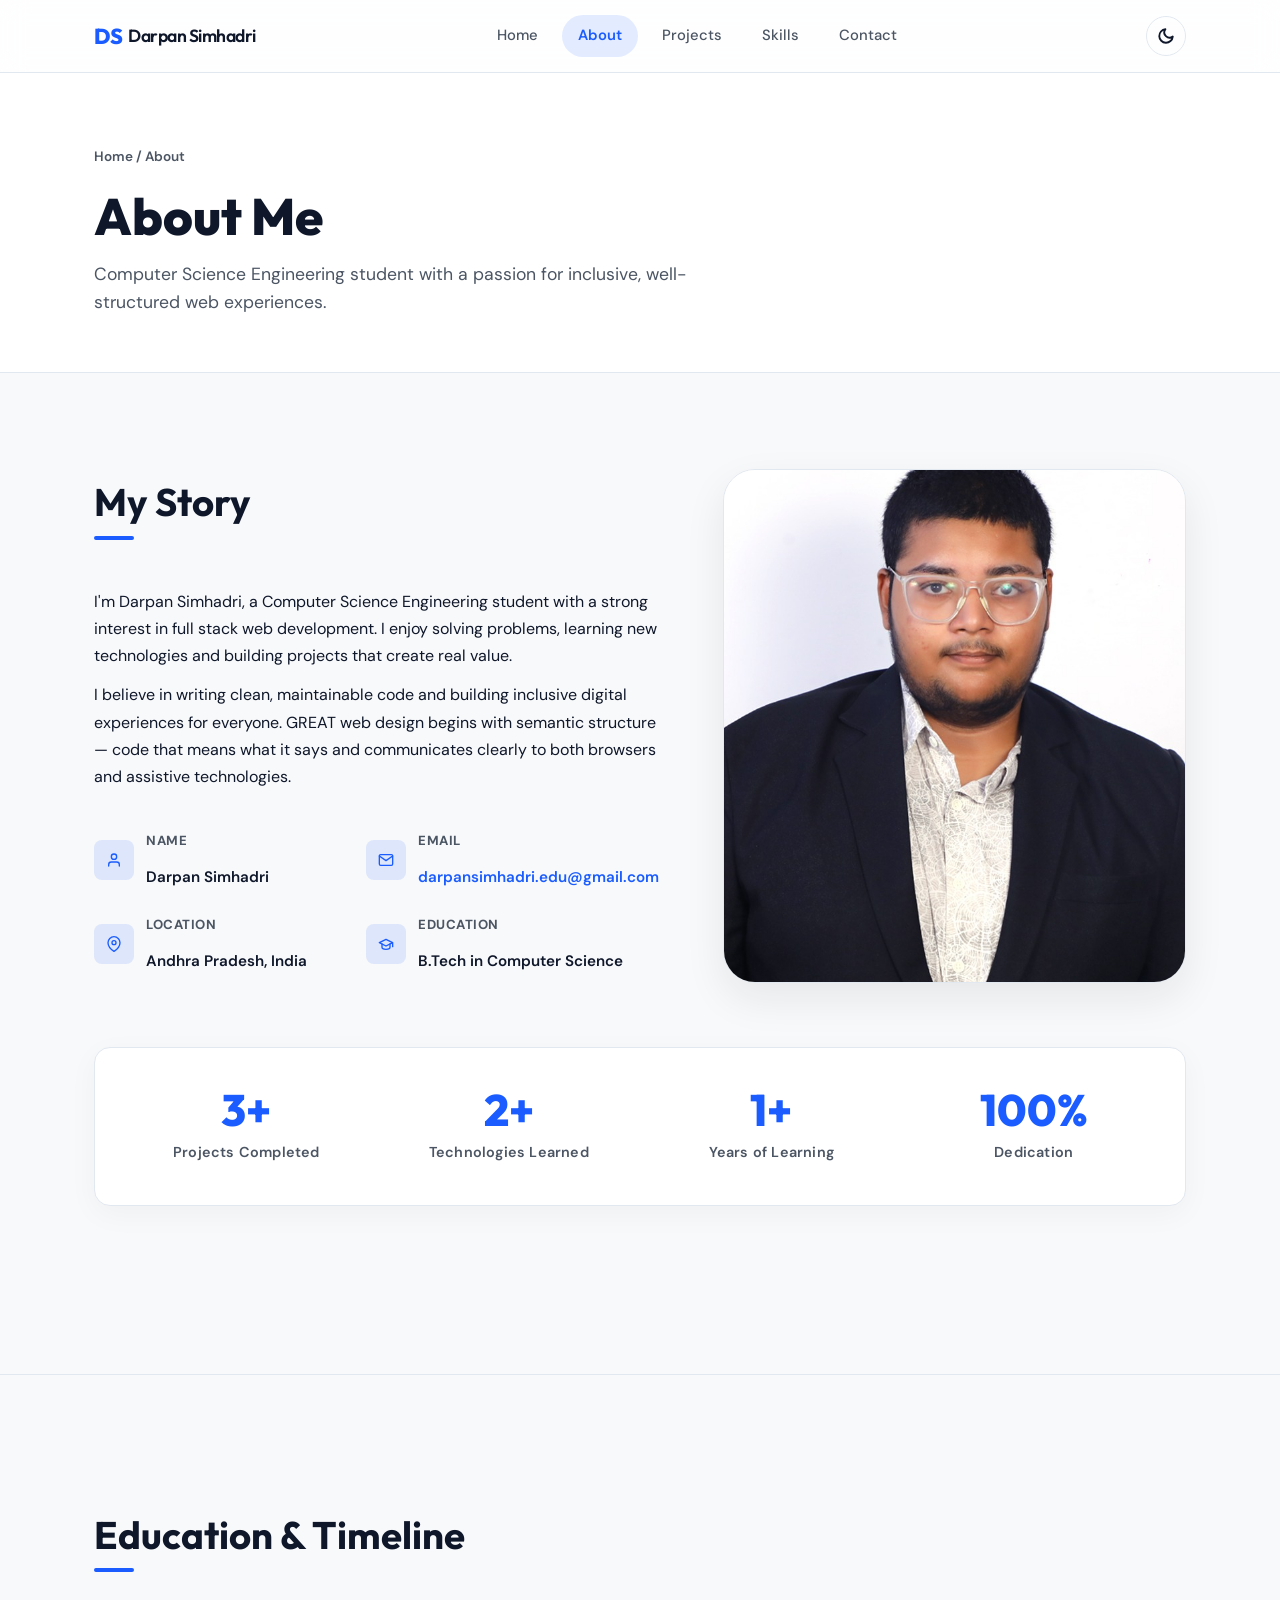
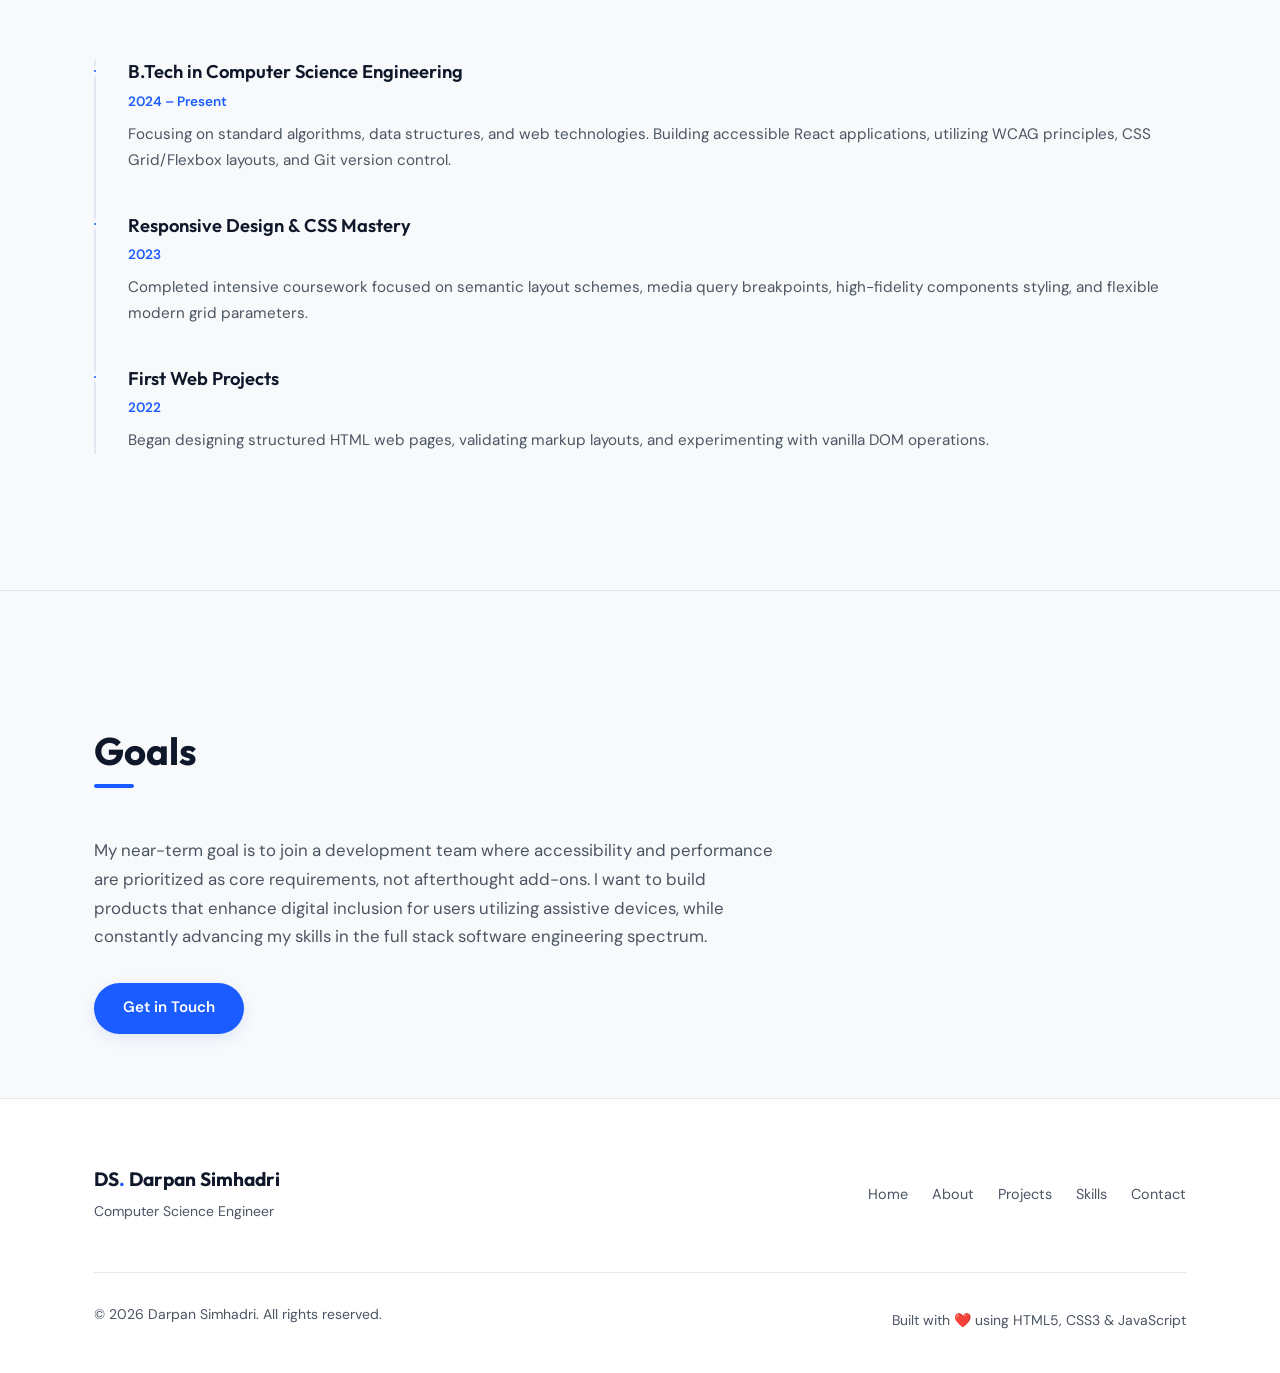
==== about.html @ e05f628b "Move files to root for GitHub Pages deployment" ====
<!doctype html>
<html lang="en">
<head>
  <meta charset="utf-8">
  <meta name="viewport" content="width=device-width, initial-scale=1">
  <title>About │ Darpan Simhadri Portfolio</title>
  <meta name="description" content="Learn about Darpan Simhadri — a Computer Science Engineering student passionate about accessible web design, semantic HTML5 and modern JavaScript.">
  <meta name="robots" content="index, follow">
  <meta property="og:title" content="About │ Darpan Simhadri Portfolio">
  <meta property="og:description" content="Background, education and goals of Darpan Simhadri.">
  <meta property="og:type" content="website">
  
  <script>
    (function () {
      const savedTheme = localStorage.getItem('theme');
      const systemPrefersDark = window.matchMedia('(prefers-color-scheme: dark)').matches;
      const theme = savedTheme || (systemPrefersDark ? 'dark' : 'light');
      document.documentElement.setAttribute('data-theme', theme);
    })();
  </script>

  <link rel="preconnect" href="https://fonts.googleapis.com">
  <link rel="preconnect" href="https://fonts.gstatic.com" crossorigin>
  <link href="https://fonts.googleapis.com/css2?family=DM+Sans:ital,opsz,wght@0,400;0,500;0,700;1,400&family=Outfit:wght@400;500;600;700;800&display=swap" rel="stylesheet">
  <link rel="stylesheet" href="assets/css/styles.css">
  <link rel="stylesheet" href="assets/css/responsive.css">
</head>
<body>

  <!-- Skip to main content -->
  <a class="skip-link" href="#main-content">Skip to main content</a>

  <!-- ── HEADER ─────────────────────────────────────────────── -->
  <header class="site-header">
    <div class="container">
      <a class="brand" href="index.html" aria-label="Darpan Simhadri – Home">DS<span>Darpan Simhadri</span></a>

      <button id="nav-toggle" class="nav-toggle" aria-controls="primary-nav" aria-expanded="false" aria-label="Open navigation">
        <svg width="22" height="22" viewBox="0 0 22 22" fill="none" aria-hidden="true" focusable="false">
          <rect y="4"  width="22" height="2" rx="1" fill="currentColor"/>
          <rect y="10" width="22" height="2" rx="1" fill="currentColor"/>
          <rect y="16" width="22" height="2" rx="1" fill="currentColor"/>
        </svg>
      </button>

      <nav id="primary-nav" class="primary-nav" aria-label="Primary">
        <a href="index.html">Home</a>
        <a href="about.html" aria-current="page">About</a>
        <a href="projects.html">Projects</a>
        <a href="skills.html">Skills</a>
        <a href="contact.html">Contact</a>
      </nav>

      <button id="theme-toggle" class="theme-toggle" aria-label="Toggle dark mode">
        <svg width="18" height="18" viewBox="0 0 24 24" fill="none" stroke="currentColor" stroke-width="2.5" stroke-linecap="round" stroke-linejoin="round" aria-hidden="true" focusable="false">
          <path d="M21 12.79A9 9 0 1 1 11.21 3 7 7 0 0 0 21 12.79z"></path>
        </svg>
      </button>
    </div>
  </header>

  <!-- ── MAIN ───────────────────────────────────────────────── -->
  <main id="main-content" tabindex="-1">

    <!-- Page Hero -->
    <div class="page-hero">
      <div class="container">
        <nav aria-label="Breadcrumb" class="breadcrumb">
          <a href="index.html">Home</a> / About
        </nav>
        <h1>About Me</h1>
        <p>Computer Science Engineering student with a passion for inclusive, well-structured web experiences.</p>
      </div>
    </div>

    <!-- Biography & Details -->
    <section class="section" aria-labelledby="bio-heading">
      <div class="container">
        <div class="about-grid">

          <div>
            <h2 id="bio-heading" class="section-title">My Story</h2>
            <p>I'm Darpan Simhadri, a Computer Science Engineering student with a strong interest in full stack web development. I enjoy solving problems, learning new technologies and building projects that create real value.</p>
            <p>I believe in writing clean, maintainable code and building inclusive digital experiences for everyone. GREAT web design begins with semantic structure — code that means what it says and communicates clearly to both browsers and assistive technologies.</p>
            
            <div class="bio-details-list">
              <div class="bio-detail-item">
                <div class="bio-detail-icon" aria-hidden="true">
                  <svg width="16" height="16" viewBox="0 0 24 24" fill="none" stroke="currentColor" stroke-width="2" stroke-linecap="round" stroke-linejoin="round"><path d="M20 21v-2a4 4 0 0 0-4-4H8a4 4 0 0 0-4 4v2"/><circle cx="12" cy="7" r="4"/></svg>
                </div>
                <div class="bio-detail-text">
                  <p class="bio-detail-label">Name</p>
                  <p class="bio-detail-val">Darpan Simhadri</p>
                </div>
              </div>

              <div class="bio-detail-item">
                <div class="bio-detail-icon" aria-hidden="true">
                  <svg width="16" height="16" viewBox="0 0 24 24" fill="none" stroke="currentColor" stroke-width="2" stroke-linecap="round" stroke-linejoin="round"><path d="M4 4h16c1.1 0 2 .9 2 2v12c0 1.1-.9 2-2 2H4c-1.1 0-2-.9-2-2V6c0-1.1.9-2 2-2z"/><polyline points="22,6 12,13 2,6"/></svg>
                </div>
                <div class="bio-detail-text">
                  <p class="bio-detail-label">Email</p>
                  <p class="bio-detail-val"><a href="mailto:darpansimhadri.edu@gmail.com">darpansimhadri.edu@gmail.com</a></p>
                </div>
              </div>

              <div class="bio-detail-item">
                <div class="bio-detail-icon" aria-hidden="true">
                  <svg width="16" height="16" viewBox="0 0 24 24" fill="none" stroke="currentColor" stroke-width="2" stroke-linecap="round" stroke-linejoin="round"><path d="M21 10c0 7-9 13-9 13s-9-6-9-13a9 9 0 0 1 18 0z"/><circle cx="12" cy="10" r="3"/></svg>
                </div>
                <div class="bio-detail-text">
                  <p class="bio-detail-label">Location</p>
                  <p class="bio-detail-val">Andhra Pradesh, India</p>
                </div>
              </div>

              <div class="bio-detail-item">
                <div class="bio-detail-icon" aria-hidden="true">
                  <svg width="16" height="16" viewBox="0 0 24 24" fill="none" stroke="currentColor" stroke-width="2" stroke-linecap="round" stroke-linejoin="round"><path d="M22 10v6M2 10l10-5 10 5-10 5z"/><path d="M6 12v5c0 2 2 3 6 3s6-1 6-3v-5"/></svg>
                </div>
                <div class="bio-detail-text">
                  <p class="bio-detail-label">Education</p>
                  <p class="bio-detail-val">B.Tech in Computer Science</p>
                </div>
              </div>
            </div>
          </div>

          <div class="about-avatar-wrapper">
            <img src="assets/images/darpan_profile.png" alt="Portrait photo of Darpan Simhadri with warm expression">
          </div>

        </div>

        <!-- Horizontal Stats Banner -->
        <div class="stats-banner">
          <div class="stat-item">
            <span class="stat-number">3+</span>
            <span class="stat-label">Projects Completed</span>
          </div>
          <div class="stat-item">
            <span class="stat-number">2+</span>
            <span class="stat-label">Technologies Learned</span>
          </div>
          <div class="stat-item">
            <span class="stat-number">1+</span>
            <span class="stat-label">Years of Learning</span>
          </div>
          <div class="stat-item">
            <span class="stat-number">100%</span>
            <span class="stat-label">Dedication</span>
          </div>
        </div>

      </div>
    </section>

    <hr class="divider" aria-hidden="true">

    <!-- Education & Timeline -->
    <section class="section-sm" aria-labelledby="education-heading">
      <div class="container">
        <h2 id="education-heading" class="section-title">Education &amp; Timeline</h2>
        <div class="timeline" role="list">

          <div class="timeline-item" role="listitem">
            <h3>B.Tech in Computer Science Engineering</h3>
            <span>2024 – Present</span>
            <p>Focusing on standard algorithms, data structures, and web technologies. Building accessible React applications, utilizing WCAG principles, CSS Grid/Flexbox layouts, and Git version control.</p>
          </div>

          <div class="timeline-item" role="listitem">
            <h3>Responsive Design &amp; CSS Mastery</h3>
            <span>2023</span>
            <p>Completed intensive coursework focused on semantic layout schemes, media query breakpoints, high-fidelity components styling, and flexible modern grid parameters.</p>
          </div>

          <div class="timeline-item" role="listitem">
            <h3>First Web Projects</h3>
            <span>2022</span>
            <p>Began designing structured HTML web pages, validating markup layouts, and experimenting with vanilla DOM operations.</p>
          </div>

        </div>
      </div>
    </section>

    <hr class="divider" aria-hidden="true">

    <!-- Goals -->
    <section class="section-sm" aria-labelledby="goals-heading">
      <div class="container">
        <h2 id="goals-heading" class="section-title">Goals</h2>
        <p style="max-width:680px; color:var(--text-muted); font-size:1.05rem; line-height:1.7;">My near-term goal is to join a development team where accessibility and performance are prioritized as core requirements, not afterthought add-ons. I want to build products that enhance digital inclusion for users utilizing assistive devices, while constantly advancing my skills in the full stack software engineering spectrum.</p>
        <p class="mt-2">
          <a href="contact.html" class="btn btn-primary">Get in Touch</a>
        </p>
      </div>
    </section>

  </main>

  <!-- ── FOOTER ─────────────────────────────────────────────── -->
  <footer class="site-footer">
    <div class="container">
      <div class="footer-inner">
        <div>
          <p class="footer-brand">DS<span>.</span> Darpan Simhadri</p>
          <p class="footer-tagline">Computer Science Engineer</p>
        </div>
        <nav aria-label="Footer navigation">
          <ul class="footer-links">
            <li><a href="index.html">Home</a></li>
            <li><a href="about.html">About</a></li>
            <li><a href="projects.html">Projects</a></li>
            <li><a href="skills.html">Skills</a></li>
            <li><a href="contact.html">Contact</a></li>
          </ul>
        </nav>
      </div>
      <div class="footer-bottom">
        <p>&copy; 2026 Darpan Simhadri. All rights reserved.</p>
        <p>Built with ❤️ using HTML5, CSS3 &amp; JavaScript</p>
      </div>
    </div>
  </footer>

  <script src="assets/js/main.js"></script>
</body>
</html>
---- assets/css/styles.css ----
/* ============================================================
   DARPAN SIMHADRI — PORTFOLIO CSS
   Aesthetic: Premium, Sleek, High-Tech, Dark-Mode-First
   Outfit + DM Sans Pairing.
   ============================================================ */

/* ── 1. TOKENS & RESPONSIVE VARIABLES ──────────────────────── */
:root {
  --font-display: 'Outfit', 'DM Sans', 'Segoe UI', sans-serif;
  --font-body:    'DM Sans', 'Segoe UI', sans-serif;

  --radius-sm: 8px;
  --radius:    16px;
  --radius-lg: 32px;

  --transition: 300ms cubic-bezier(0.4, 0, 0.2, 1);

  --max-w: 1140px;
  --gap:   2rem;
  
  /* Primary blue accent */
  --accent:      #1A5CFF;
  --accent-hover: #0F42CC;
  --accent-glow: rgba(26, 92, 255, 0.12);
  
  --error:       #EF4444;
  --success:     #10B981;
}

/* Light Theme Variables */
:root, [data-theme="light"] {
  --bg:          #F8F9FA;
  --surface:     #FFFFFF;
  --surface-card: #FFFFFF;
  --surface-glass: rgba(255, 255, 255, 0.85);
  --text:        #0F172A;
  --text-muted:  #4B5563;
  --border:      #E2E8F0;
  --border-glow: rgba(26, 92, 255, 0.08);
  --header-bg:   rgba(255, 255, 255, 0.85);
  --shadow-sm:   0 1px 3px rgba(0, 0, 0, 0.05);
  --shadow:      0 8px 30px rgba(15, 23, 42, 0.04);
  --shadow-lg:   0 16px 40px rgba(15, 23, 42, 0.08);
  --badge-bg:    #F1F5F9;
  --highlight-card-bg: #FFFFFF;
}

/* Dark Theme Variables */
[data-theme="dark"] {
  --bg:          #030712;
  --surface:     #0B0F19;
  --surface-card: #0F172A;
  --surface-glass: rgba(11, 15, 25, 0.85);
  --text:        #F9FAFB;
  --text-muted:  #9CA3AF;
  --border:      #1F2937;
  --border-glow: rgba(59, 130, 246, 0.15);
  --header-bg:   rgba(3, 7, 18, 0.85);
  --shadow-sm:   0 1px 3px rgba(0, 0, 0, 0.5);
  --shadow:      0 10px 30px rgba(0, 0, 0, 0.4);
  --shadow-lg:   0 20px 50px rgba(0, 0, 0, 0.6);
  --badge-bg:    #1E293B;
  --highlight-card-bg: #0B0F19;
  --accent:      #3B82F6;
  --accent-hover: #2563EB;
  --accent-glow: rgba(59, 130, 246, 0.18);
}

/* ── 2. RESET ───────────────────────────────────────────────── */
*, *::before, *::after { box-sizing: border-box; margin: 0; padding: 0; }
html { scroll-behavior: smooth; font-size: 16px; height: 100%; }
body {
  font-family: var(--font-body);
  background: var(--bg);
  color: var(--text);
  line-height: 1.7;
  -webkit-font-smoothing: antialiased;
  min-height: 100%;
  display: flex;
  flex-direction: column;
  transition: background-color var(--transition), color var(--transition);
}
img, svg { display: block; max-width: 100%; height: auto; }
ul, ol { list-style: none; }
a { color: var(--accent); text-decoration: none; transition: color var(--transition); }
a:hover { color: var(--accent-hover); }
button { font-family: inherit; cursor: pointer; border: none; background: none; color: inherit; }
h1, h2, h3, h4 {
  font-family: var(--font-display);
  color: var(--text);
  line-height: 1.25;
  font-weight: 700;
}
p + p { margin-top: .75rem; }

/* ── 3. TYPOGRAPHY SCALE ───────────────────────────────────── */
.h1 { font-size: clamp(2.4rem, 6vw, 4rem); font-weight: 800; letter-spacing: -1px; }
.h2 { font-size: clamp(1.8rem, 4vw, 2.5rem); font-weight: 700; letter-spacing: -0.5px; }
.h3 { font-size: 1.35rem; font-weight: 600; }
.lead { font-size: 1.15rem; color: var(--text-muted); line-height: 1.6; }

/* ── 4. ACCESSIBILITY HELPERS ──────────────────────────────── */
.visually-hidden {
  position: absolute;
  width: 1px; height: 1px;
  padding: 0; margin: -1px;
  overflow: hidden;
  clip: rect(0,0,0,0);
  white-space: nowrap;
  border: 0;
}

/* Skip link */
.skip-link {
  position: absolute;
  top: -100%;
  left: 1.5rem;
  padding: .75rem 1.5rem;
  background: var(--accent);
  color: #fff;
  font-weight: 700;
  border-radius: var(--radius-sm);
  text-decoration: none;
  z-index: 9999;
  transition: top var(--transition);
}
.skip-link:focus { top: 1.5rem; }

/* Focus ring */
:focus-visible {
  outline: 3px solid var(--accent);
  outline-offset: 3px;
  border-radius: var(--radius-sm);
}

/* ── 5. LAYOUT UTILITIES ───────────────────────────────────── */
.container {
  width: 100%;
  max-width: var(--max-w);
  margin: 0 auto;
  padding: 0 1.5rem;
}
.section { padding: 6rem 0; }
.section-sm { padding: 4rem 0; }
.section-title {
  font-family: var(--font-display);
  font-size: clamp(1.8rem, 4vw, 2.4rem);
  color: var(--text);
  margin-bottom: 3rem;
  position: relative;
  display: inline-block;
  font-weight: 700;
}
.section-title::after {
  content: '';
  display: block;
  height: 4px;
  width: 40px;
  background: var(--accent);
  margin-top: .6rem;
  border-radius: 2px;
}

/* ── 6. HEADER / NAV ───────────────────────────────────────── */
.site-header {
  position: sticky;
  top: 0;
  z-index: 100;
  background: var(--header-bg);
  backdrop-filter: blur(12px);
  border-bottom: 1px solid var(--border);
  transition: background-color var(--transition), border-color var(--transition);
}
.site-header .container {
  display: flex;
  align-items: center;
  justify-content: space-between;
  height: 72px;
}

/* Brand */
.brand {
  font-family: var(--font-display);
  font-size: 1.35rem;
  font-weight: 800;
  color: var(--accent);
  text-decoration: none;
  letter-spacing: -0.5px;
  display: flex;
  align-items: center;
}
.brand span {
  color: var(--text);
  font-weight: 600;
  font-size: 1.1rem;
  margin-left: 0.4rem;
}

/* Primary nav */
.primary-nav { display: flex; gap: .5rem; align-items: center; }
.primary-nav a {
  padding: .5rem 1rem;
  border-radius: 999px;
  font-size: .925rem;
  font-weight: 500;
  color: var(--text-muted);
  text-decoration: none;
  transition: background var(--transition), color var(--transition);
}
.primary-nav a:hover { background: var(--accent-glow); color: var(--accent); }
.primary-nav a[aria-current="page"] {
  background: var(--accent-glow);
  color: var(--accent);
  font-weight: 600;
}

/* Theme Toggle */
.theme-toggle {
  display: flex;
  align-items: center;
  justify-content: center;
  width: 40px; height: 40px;
  border-radius: 50%;
  border: 1px solid var(--border);
  color: var(--text);
  transition: background var(--transition), border-color var(--transition);
  margin-left: 0.5rem;
}
.theme-toggle:hover {
  background: var(--accent-glow);
  border-color: var(--accent);
  color: var(--accent);
}
.theme-toggle svg { pointer-events: none; }

/* Hamburger */
.nav-toggle {
  display: none;
  align-items: center;
  justify-content: center;
  width: 40px; height: 40px;
  border-radius: var(--radius-sm);
  color: var(--text);
  transition: background var(--transition);
}
.nav-toggle:hover { background: var(--accent-glow); }
.nav-toggle svg { pointer-events: none; }

/* ── 7. FOOTER ─────────────────────────────────────────────── */
.site-footer {
  background: var(--surface);
  color: var(--text-muted);
  padding: 4rem 0 2.5rem;
  border-top: 1px solid var(--border);
  margin-top: auto;
  transition: background-color var(--transition), border-color var(--transition);
}
.footer-inner {
  display: flex;
  flex-wrap: wrap;
  gap: 2.5rem;
  justify-content: space-between;
  align-items: center;
}
.footer-brand { color: var(--text); font-family: var(--font-display); font-size: 1.2rem; font-weight: 700; }
.footer-brand span { color: var(--accent); }
.footer-tagline { font-size: .875rem; margin-top: .3rem; }
.footer-links { display: flex; gap: 1.5rem; flex-wrap: wrap; }
.footer-links a {
  color: var(--text-muted);
  text-decoration: none;
  font-size: .9rem;
  transition: color var(--transition);
}
.footer-links a:hover { color: var(--accent); }
.footer-bottom {
  margin-top: 3rem;
  padding-top: 1.5rem;
  border-top: 1px solid var(--border);
  font-size: .875rem;
  color: var(--text-muted);
  display: flex;
  justify-content: space-between;
  align-items: center;
  flex-wrap: wrap;
  gap: 1rem;
}

/* ── 8. BUTTONS ────────────────────────────────────────────── */
.btn {
  display: inline-flex;
  align-items: center;
  justify-content: center;
  gap: .5rem;
  padding: .8rem 1.8rem;
  border-radius: 999px;
  font-size: .95rem;
  font-weight: 600;
  text-decoration: none;
  transition: background var(--transition), color var(--transition),
              box-shadow var(--transition), transform var(--transition);
  cursor: pointer;
}
.btn:active { transform: translateY(1px); }

.btn-primary {
  background: var(--accent);
  color: #fff !important;
  border: none;
  box-shadow: 0 4px 14px var(--accent-glow);
}
.btn-primary:hover {
  background: var(--accent-hover);
  box-shadow: 0 6px 20px rgba(59, 130, 246, 0.35);
  transform: translateY(-1px);
}

.btn-outline {
  background: transparent;
  color: var(--text);
  border: 1px solid var(--border);
}
.btn-outline:hover {
  background: var(--accent-glow);
  color: var(--accent);
  border-color: var(--accent);
  transform: translateY(-1px);
}

.btn-ghost {
  background: transparent;
  color: var(--accent);
  border: 1px solid var(--border);
}
.btn-ghost:hover {
  background: var(--accent-glow);
  color: var(--accent);
  border-color: var(--accent);
}

/* ── 9. HERO (HOME) ────────────────────────────────────────── */
.hero {
  padding: 8rem 0 6rem;
  position: relative;
  overflow: hidden;
  background: radial-gradient(ellipse 50% 50% at 85% 30%, var(--accent-glow) 0%, transparent 80%), var(--bg);
}
.hero-inner {
  display: grid;
  grid-template-columns: 1.2fr 0.8fr;
  gap: 4rem;
  align-items: center;
}
.hero-text {
  display: flex;
  flex-direction: column;
  align-items: flex-start;
}
.hero-eyebrow {
  display: inline-flex;
  align-items: center;
  background: var(--accent-glow);
  border: 1px solid var(--border-glow);
  color: var(--accent);
  font-size: .825rem;
  font-weight: 600;
  letter-spacing: .05em;
  text-transform: uppercase;
  padding: .4rem 1.1rem;
  border-radius: 999px;
  margin-bottom: 1.5rem;
}
.hero h1 {
  font-size: clamp(2.6rem, 6.5vw, 4.2rem);
  margin-bottom: 1.5rem;
  letter-spacing: -1.5px;
  font-weight: 800;
}
.hero h1 em {
  font-style: normal;
  background: linear-gradient(135deg, var(--accent) 0%, #60A5FA 100%);
  -webkit-background-clip: text;
  -webkit-text-fill-color: transparent;
}
.hero-desc { font-size: 1.2rem; color: var(--text-muted); max-width: 520px; margin-bottom: 2.5rem; line-height: 1.6; }
.hero-actions { display: flex; gap: 1rem; flex-wrap: wrap; }

.hero-avatar-container {
  display: flex;
  justify-content: center;
  align-items: center;
}
.hero-avatar-wrapper {
  position: relative;
  width: 320px;
  height: 320px;
  border-radius: 50%;
  padding: 6px;
  background: linear-gradient(135deg, var(--accent) 0%, #10B981 100%);
  box-shadow: 0 12px 40px var(--accent-glow);
  transition: transform 0.5s ease, box-shadow 0.5s ease;
}
.hero-avatar-wrapper:hover {
  transform: scale(1.02);
  box-shadow: 0 16px 48px rgba(59, 130, 246, 0.3);
}
.hero-avatar-wrapper img {
  width: 100%;
  height: 100%;
  object-fit: cover;
  border-radius: 50%;
  background: var(--surface);
}

.scroll-indicator {
  display: flex;
  justify-content: center;
  align-items: center;
  margin-top: 5rem;
  animation: bounce 2s infinite;
}
.scroll-mouse {
  width: 24px;
  height: 38px;
  border: 2px solid var(--text-muted);
  border-radius: 12px;
  position: relative;
}
.scroll-wheel {
  width: 4px;
  height: 8px;
  background-color: var(--accent);
  border-radius: 2px;
  position: absolute;
  top: 6px;
  left: 50%;
  transform: translateX(-50%);
  animation: scroll 1.5s infinite;
}
@keyframes scroll {
  0% { opacity: 1; transform: translate(-50%, 0); }
  100% { opacity: 0; transform: translate(-50%, 8px); }
}
@keyframes bounce {
  0%, 20%, 50%, 80%, 100% { transform: translateY(0); }
  40% { transform: translateY(-8px); }
  60% { transform: translateY(-4px); }
}

/* ── 10. CARDS ─────────────────────────────────────────────── */
.card {
  background: var(--surface-card);
  border: 1px solid var(--border);
  border-radius: var(--radius);
  padding: 2rem;
  box-shadow: var(--shadow-sm);
  transition: box-shadow var(--transition), border-color var(--transition), transform var(--transition);
}
.card:hover { box-shadow: var(--shadow); border-color: var(--border-glow); transform: translateY(-3px); }

.card-grid {
  display: grid;
  grid-template-columns: repeat(auto-fill, minmax(320px, 1fr));
  gap: 2rem;
}

/* Project card */
.project-card {
  display: flex;
  flex-direction: column;
  overflow: hidden;
  padding: 0;
  height: 100%;
}
.project-img-wrapper {
  width: 100%;
  height: 210px;
  overflow: hidden;
  position: relative;
  background: var(--badge-bg);
  border-bottom: 1px solid var(--border);
}
.project-img-wrapper img {
  width: 100%;
  height: 100%;
  object-fit: cover;
  transition: transform 0.5s ease;
}
.project-card:hover .project-img-wrapper img {
  transform: scale(1.04);
}
.project-body {
  padding: 1.75rem;
  display: flex;
  flex-direction: column;
  flex: 1;
}
.project-card h3 { font-size: 1.35rem; margin-bottom: .6rem; }
.project-card p { color: var(--text-muted); font-size: .95rem; line-height: 1.6; }
.project-card .tags { margin: 1.25rem 0; display: flex; flex-wrap: wrap; gap: .5rem; }
.tag {
  background: var(--badge-bg);
  color: var(--accent);
  border: 1px solid var(--border-glow);
  font-size: .8rem;
  font-weight: 600;
  padding: .25rem .75rem;
  border-radius: 999px;
}
.card-footer { margin-top: auto; }

/* ── 11. ABOUT PAGE ────────────────────────────────────────── */
.about-grid {
  display: grid;
  grid-template-columns: 1.1fr 0.9fr;
  gap: 4rem;
  align-items: center;
}
.about-avatar-wrapper {
  position: relative;
  width: 100%;
  aspect-ratio: 0.9;
  border-radius: var(--radius-lg);
  overflow: hidden;
  border: 1px solid var(--border);
  box-shadow: var(--shadow-lg);
}
.about-avatar-wrapper img {
  width: 100%;
  height: 100%;
  object-fit: cover;
}
.bio-details-list {
  display: grid;
  grid-template-columns: 1fr 1fr;
  gap: 1.5rem;
  margin-top: 2.5rem;
}
.bio-detail-item {
  display: flex;
  align-items: center;
  gap: 0.75rem;
}
.bio-detail-icon {
  width: 40px; height: 40px;
  background: var(--accent-glow);
  color: var(--accent);
  border-radius: var(--radius-sm);
  display: flex; align-items: center; justify-content: center;
  flex-shrink: 0;
}
.bio-detail-text {
  font-size: 0.95rem;
}
.bio-detail-label {
  font-weight: 700;
  font-size: 0.825rem;
  color: var(--text-muted);
  text-transform: uppercase;
  letter-spacing: 0.5px;
}
.bio-detail-val {
  font-weight: 600;
  color: var(--text);
}

.stats-banner {
  display: grid;
  grid-template-columns: repeat(4, 1fr);
  gap: 1.5rem;
  background: var(--surface-card);
  border: 1px solid var(--border);
  border-radius: var(--radius);
  padding: 2.5rem 2rem;
  margin-top: 4rem;
  text-align: center;
  box-shadow: var(--shadow);
}
.stat-item {
  display: flex;
  flex-direction: column;
  gap: 0.5rem;
}
.stat-number {
  font-family: var(--font-display);
  font-size: clamp(2rem, 4vw, 2.75rem);
  font-weight: 800;
  color: var(--accent);
  line-height: 1;
}
.stat-label {
  font-size: 0.9rem;
  color: var(--text-muted);
  font-weight: 600;
  letter-spacing: 0.2px;
}

.timeline { margin-top: 2.5rem; border-left: 2px solid var(--border); padding-left: 2rem; }
.timeline-item { position: relative; margin-bottom: 2.5rem; }
.timeline-item:last-child { margin-bottom: 0; }
.timeline-item::before {
  content: '';
  position: absolute;
  left: -2.4rem;
  top: .35rem;
  width: 10px; height: 10px;
  background: var(--accent);
  border: 4px solid var(--bg);
  border-radius: 50%;
  transition: background-color var(--transition);
}
.timeline-item h3 { font-size: 1.15rem; font-weight: 600; margin-bottom: 0.2rem; }
.timeline-item span { font-size: .85rem; font-weight: 600; color: var(--accent); }
.timeline-item p { font-size: .95rem; margin-top: .5rem; color: var(--text-muted); }

/* ── 12. CONTACT FORM ──────────────────────────────────────── */
.contact-grid {
  display: grid;
  grid-template-columns: 0.9fr 1.1fr;
  gap: 4rem;
  align-items: start;
}
.contact-info h2 { font-size: 1.75rem; margin-bottom: 1rem; }
.contact-info p { color: var(--text-muted); margin-bottom: 2.5rem; }
.contact-detail {
  display: flex;
  align-items: center;
  gap: 1rem;
  margin-bottom: 1.5rem;
  font-size: .95rem;
}
.contact-icon {
  width: 44px; height: 44px;
  background: var(--accent-glow);
  color: var(--accent);
  border-radius: var(--radius-sm);
  display: flex; align-items: center; justify-content: center;
  flex-shrink: 0;
}
.contact-detail-body p:first-child {
  font-weight: 700; font-size: .82rem; color: var(--text-muted); text-transform: uppercase; letter-spacing: 0.5px; margin-bottom: .15rem;
}
.contact-detail-body p:last-child, .contact-detail-body a {
  font-weight: 600; color: var(--text); font-size: 1.05rem;
}
.social-links { display: flex; gap: .75rem; margin-top: 2rem; flex-wrap: wrap; }
.social-link {
  display: inline-flex;
  align-items: center;
  justify-content: center;
  width: 40px; height: 40px;
  border: 1px solid var(--border);
  border-radius: 50%;
  color: var(--text-muted);
  text-decoration: none;
  transition: background var(--transition), border-color var(--transition), color var(--transition);
}
.social-link:hover { background: var(--accent-glow); color: var(--accent); border-color: var(--accent); }

/* Form */
.contact-form-wrap { background: var(--surface-card); border: 1px solid var(--border); border-radius: var(--radius); padding: 2.5rem; box-shadow: var(--shadow-sm); }
.form-row { margin-bottom: 1.5rem; }
.form-row label { display: block; font-size: .9rem; font-weight: 600; color: var(--text); margin-bottom: .5rem; }
.required-indicator { color: var(--error); margin-left: .2rem; }
.form-row input,
.form-row textarea {
  width: 100%;
  padding: .75rem 1rem;
  border: 1.5px solid var(--border);
  border-radius: var(--radius-sm);
  font-family: var(--font-body);
  font-size: .95rem;
  color: var(--text);
  background: var(--bg);
  transition: border-color var(--transition), box-shadow var(--transition);
}
.form-row input:focus,
.form-row textarea:focus {
  outline: none;
  border-color: var(--accent);
  box-shadow: 0 0 0 3px var(--accent-glow);
  background: var(--surface);
}
.form-row input[aria-invalid="true"],
.form-row textarea[aria-invalid="true"] {
  border-color: var(--error);
  box-shadow: 0 0 0 3px rgba(239, 68, 68, 0.15);
}
.form-row textarea { min-height: 140px; resize: vertical; }
.field-error {
  display: none;
  color: var(--error);
  font-size: .825rem;
  margin-top: .4rem;
  font-weight: 600;
}
.field-error.visible { display: block; }
.form-note { font-size: .825rem; color: var(--text-muted); margin-top: .4rem; }

#form-feedback {
  padding: 1rem 1.25rem;
  border-radius: var(--radius-sm);
  font-weight: 600;
  font-size: .925rem;
  display: none;
  margin-bottom: 1.5rem;
}
#form-feedback.success { background: rgba(16, 185, 129, 0.12); color: var(--success); border: 1px solid rgba(16, 185, 129, 0.3); display: block; }
#form-feedback.error { background: rgba(239, 68, 68, 0.08); color: var(--error); border: 1px solid rgba(239, 68, 68, 0.2); display: block; }

/* ── 13. SKILLS PAGE ───────────────────────────────────────── */
.skills-outer-grid {
  display: grid;
  grid-template-columns: 1.2fr 0.8fr;
  gap: 4rem;
  align-items: start;
}
.skills-grid {
  display: grid;
  grid-template-columns: repeat(auto-fill, minmax(180px, 1fr));
  gap: 1rem;
}
.skill-card {
  display: flex;
  align-items: center;
  gap: 0.75rem;
  background: var(--surface-card);
  border: 1px solid var(--border);
  border-radius: var(--radius-sm);
  padding: .8rem 1.2rem;
  transition: transform var(--transition), border-color var(--transition), box-shadow var(--transition);
}
.skill-card:hover {
  transform: translateY(-2px);
  border-color: var(--accent);
  box-shadow: var(--shadow-sm);
}
.skill-icon-wrap {
  width: 32px;
  height: 32px;
  display: flex;
  align-items: center;
  justify-content: center;
  border-radius: 6px;
  flex-shrink: 0;
}
.skill-name {
  font-weight: 600;
  font-size: .925rem;
  color: var(--text);
}
.tools-box {
  background: var(--surface-card);
  border: 1px solid var(--border);
  border-radius: var(--radius);
  padding: 2rem;
  margin-bottom: 2rem;
}
.tools-list {
  display: flex;
  flex-direction: column;
  gap: 0.75rem;
  margin-top: 1.5rem;
}
.tools-list li {
  display: flex;
  align-items: center;
  gap: 0.5rem;
  font-size: .95rem;
  font-weight: 500;
  color: var(--text);
}
.tools-list li::before {
  content: "✦";
  color: var(--accent);
  font-weight: bold;
}

/* ── 14. PAGE HERO (inner pages) ───────────────────────────── */
.page-hero {
  background: var(--surface);
  color: var(--text);
  padding: 4.5rem 0 3.5rem;
  border-bottom: 1px solid var(--border);
  transition: background-color var(--transition), border-color var(--transition);
}
.page-hero h1 { color: var(--text); font-size: clamp(2.2rem, 5vw, 3.2rem); margin-bottom: .75rem; font-weight: 800; }
.page-hero p { color: var(--text-muted); font-size: 1.1rem; max-width: 600px; line-height: 1.6; }
.breadcrumb { font-size: .85rem; color: var(--text-muted); margin-bottom: 1rem; font-weight: 600; }
.breadcrumb a { color: var(--text-muted); text-decoration: none; }
.breadcrumb a:hover { color: var(--accent); }

/* ── 15. MISC ───────────────────────────────────────────────── */
.divider {
  border: none;
  border-top: 1px solid var(--border);
  margin: 4.5rem 0;
}
.text-center { text-align: center; }
.mt-2 { margin-top: 2rem; }
.mb-2 { margin-bottom: 2rem; }

/* featured project strip */
.featured-strip { background: var(--surface); border-top: 1px solid var(--border); border-bottom: 1px solid var(--border); }

/* resume download box */
.resume-box {
  background: linear-gradient(135deg, var(--accent) 0%, #1D4ED8 100%);
  color: #fff;
  padding: 2.25rem;
  border-radius: var(--radius);
  display: flex;
  flex-direction: column;
  gap: 1.5rem;
  box-shadow: 0 8px 30px var(--accent-glow);
}
.resume-box h3 { color: #fff; font-size: 1.4rem; font-weight: 700; }
.resume-box p { color: rgba(255,255,255,.8); font-size: .95rem; margin-top: .25rem; line-height: 1.6; }
.btn-resume {
  background: #fff;
  color: var(--accent) !important;
  border: none;
  width: 100%;
  font-weight: 700;
  box-shadow: 0 4px 14px rgba(0, 0, 0, 0.15);
}
.btn-resume:hover {
  background: #f8fafc;
  transform: translateY(-1px);
}

/* achievements */
.achievement-list { display: grid; grid-template-columns: repeat(auto-fill, minmax(300px, 1fr)); gap: 1.5rem; }
.achievement {
  display: flex;
  gap: 1.25rem;
  align-items: flex-start;
  padding: 1.5rem;
  border-radius: var(--radius);
  border: 1px solid var(--border);
  background: var(--surface-card);
  transition: border-color var(--transition);
}
.achievement:hover { border-color: var(--accent); }
.achievement-icon {
  width: 44px; height: 44px;
  border-radius: var(--radius-sm);
  background: var(--accent-glow);
  color: var(--accent);
  display: flex; align-items: center; justify-content: center;
  flex-shrink: 0;
  font-size: 1.25rem;
}
.achievement h3 { font-size: 1.1rem; font-weight: 600; margin-bottom: 0.4rem; }
.achievement p { font-size: .925rem; color: var(--text-muted); line-height: 1.6; }

/* home highlights */
.highlights-grid {
  display: grid;
  grid-template-columns: repeat(4, 1fr);
  gap: 1.5rem;
}
.highlight-card {
  background: var(--highlight-card-bg);
  border: 1px solid var(--border);
  border-radius: var(--radius);
  padding: 2rem 1.5rem;
  text-align: center;
  transition: box-shadow var(--transition), border-color var(--transition), transform var(--transition);
}
.highlight-card:hover {
  box-shadow: var(--shadow);
  border-color: var(--accent);
  transform: translateY(-3px);
}
.highlight-icon {
  width: 52px; height: 52px;
  background: var(--accent-glow);
  color: var(--accent);
  border-radius: 50%;
  display: flex; align-items: center; justify-content: center;
  margin: 0 auto 1.25rem;
  font-size: 1.5rem;
}
.highlight-card h3 { font-size: 1.15rem; margin-bottom: .5rem; font-weight: 600; }
.highlight-card p { font-size: .9rem; color: var(--text-muted); line-height: 1.6; }

/* ── 16. REDUCED MOTION ────────────────────────────────────── */
@media (prefers-reduced-motion: reduce) {
  *, *::before, *::after {
    animation-duration: .01ms !important;
    animation-iteration-count: 1 !important;
    transition-duration: .01ms !important;
  }
  html { scroll-behavior: auto; }
}
---- assets/css/responsive.css ----
/* ============================================================
   RESPONSIVE — portfolio
   ============================================================ */

/* ── TABLET: 768–1023px ───────────────────────────────────── */
@media (max-width: 1023px) {
  :root {
    --gap: 1.5rem;
  }
  .section { padding: 5rem 0; }
  .section-sm { padding: 3rem 0; }

  .hero-inner {
    grid-template-columns: 1fr;
    text-align: center;
    gap: 3rem;
  }
  .hero-text {
    align-items: center;
  }
  .hero-desc {
    margin-left: auto;
    margin-right: auto;
  }
  .hero-actions {
    justify-content: center;
  }
  .hero-avatar-wrapper {
    width: 260px;
    height: 260px;
  }

  .about-grid {
    grid-template-columns: 1fr;
    gap: 3rem;
  }
  .about-avatar-wrapper {
    max-width: 320px;
    margin: 0 auto;
  }
  .bio-details-list {
    margin-top: 2rem;
  }

  .stats-banner {
    grid-template-columns: repeat(2, 1fr);
    gap: 2rem;
    padding: 2rem;
  }

  .skills-outer-grid {
    grid-template-columns: 1fr;
    gap: 3rem;
  }

  .contact-grid {
    grid-template-columns: 1fr;
    gap: 3rem;
  }

  .highlights-grid {
    grid-template-columns: repeat(2, 1fr);
  }
}

/* ── MOBILE: ≤767px ────────────────────────────────────────── */
@media (max-width: 767px) {
  :root {
    --gap: 1.25rem;
  }

  /* Header & Navigation */
  .nav-toggle {
    display: flex;
  }
  .primary-nav {
    display: none;
    position: absolute;
    top: 72px;
    left: 0; right: 0;
    background: var(--surface);
    border-bottom: 1px solid var(--border);
    flex-direction: column;
    align-items: stretch;
    padding: 1rem 1.5rem 1.5rem;
    gap: .5rem;
    z-index: 99;
    box-shadow: var(--shadow-lg);
  }
  .primary-nav.open {
    display: flex;
  }
  .primary-nav a {
    padding: .75rem 1.25rem;
    font-size: 1rem;
    border-radius: var(--radius-sm);
  }
  .primary-nav a[aria-current="page"] {
    background: var(--accent-glow);
    color: var(--accent);
  }
  .theme-toggle {
    margin-left: auto;
    margin-right: 0.5rem;
  }

  /* Hero */
  .hero { padding: 5rem 0 4rem; }
  .hero-avatar-wrapper {
    width: 220px;
    height: 220px;
  }

  /* Grid Layouts */
  .card-grid { grid-template-columns: 1fr; }
  .highlights-grid { grid-template-columns: 1fr; }
  .skills-grid { grid-template-columns: repeat(2, 1fr); }
  .achievement-list { grid-template-columns: 1fr; }

  /* Footer bottom stacking */
  .footer-bottom {
    flex-direction: column;
    text-align: center;
    gap: 0.5rem;
  }
}

/* ── SMALL MOBILE: ≤480px ──────────────────────────────────── */
@media (max-width: 480px) {
  .skills-grid { grid-template-columns: 1fr; }
  .stats-banner { grid-template-columns: 1fr; gap: 1.5rem; }
  .bio-details-list { grid-template-columns: 1fr; }
  .hero-actions { flex-direction: column; width: 100%; }
  .hero-actions .btn { width: 100%; }
  .contact-form-wrap { padding: 1.5rem; }
}
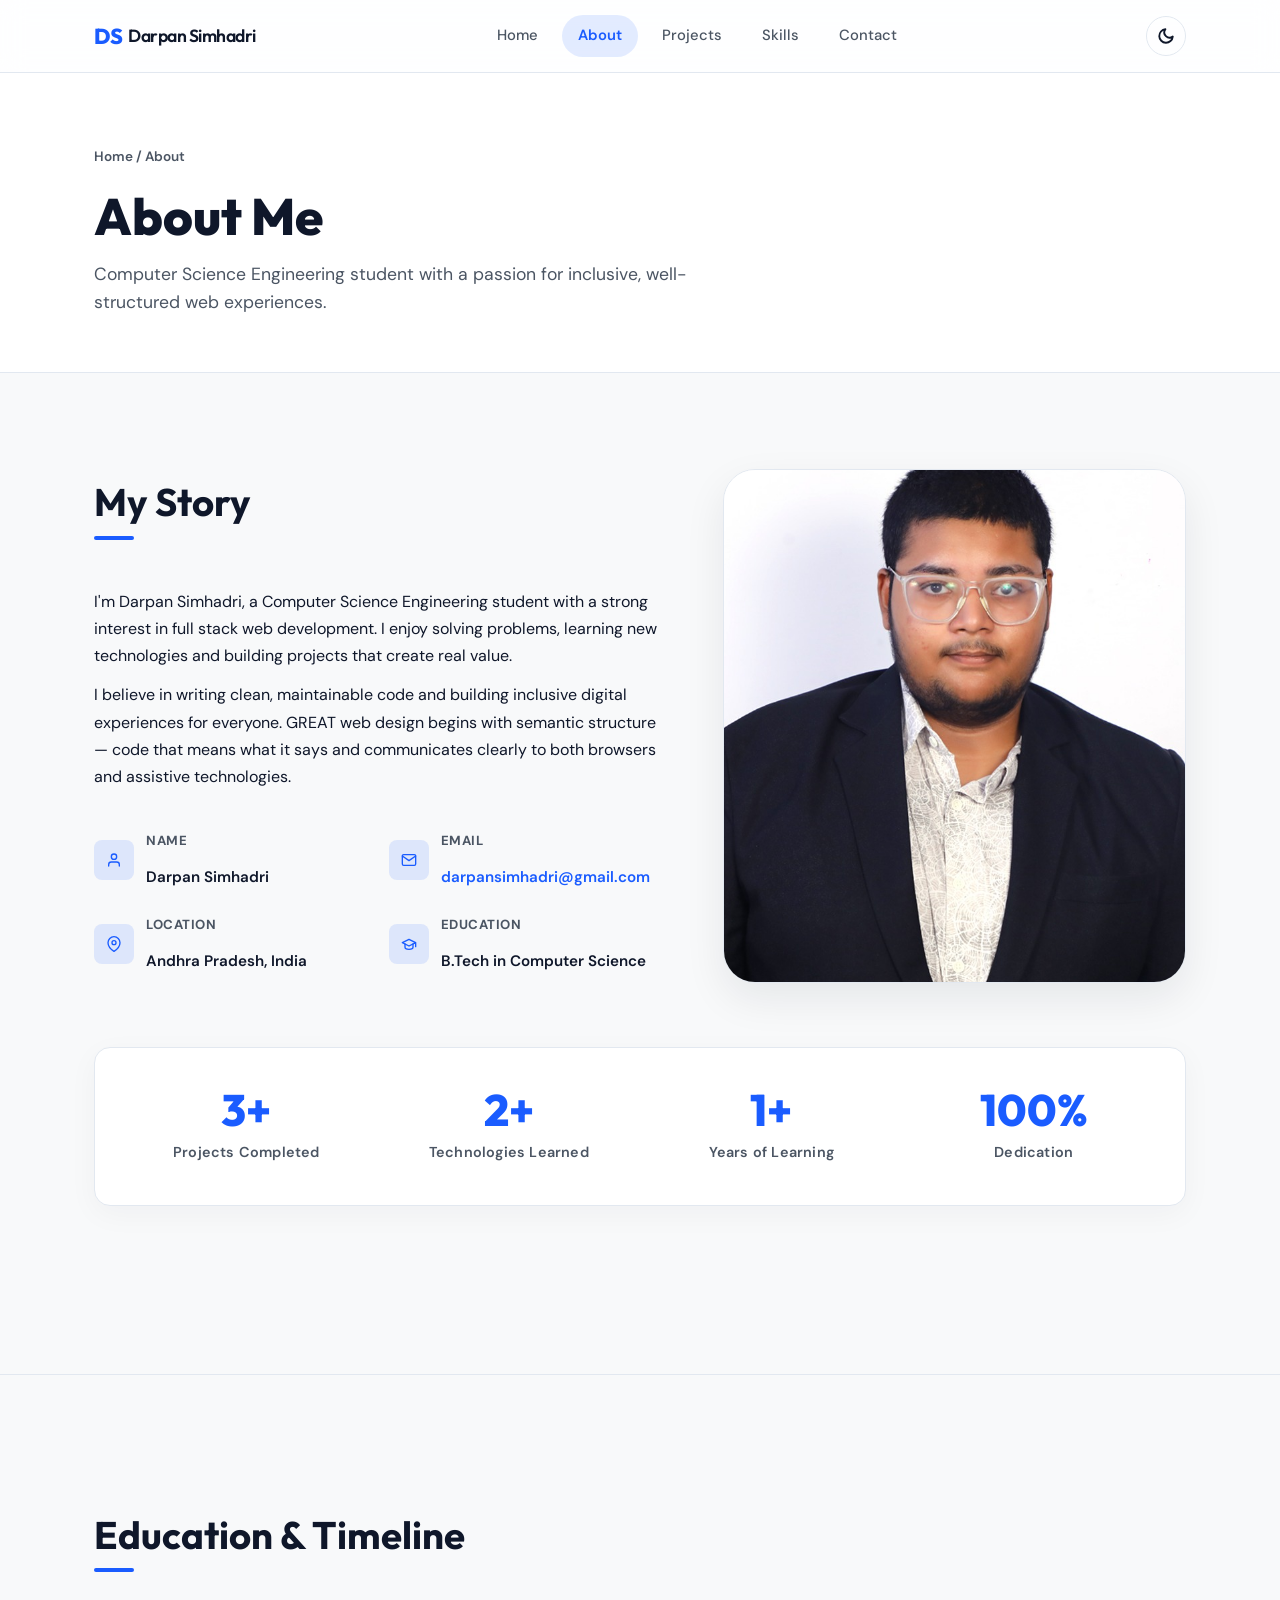
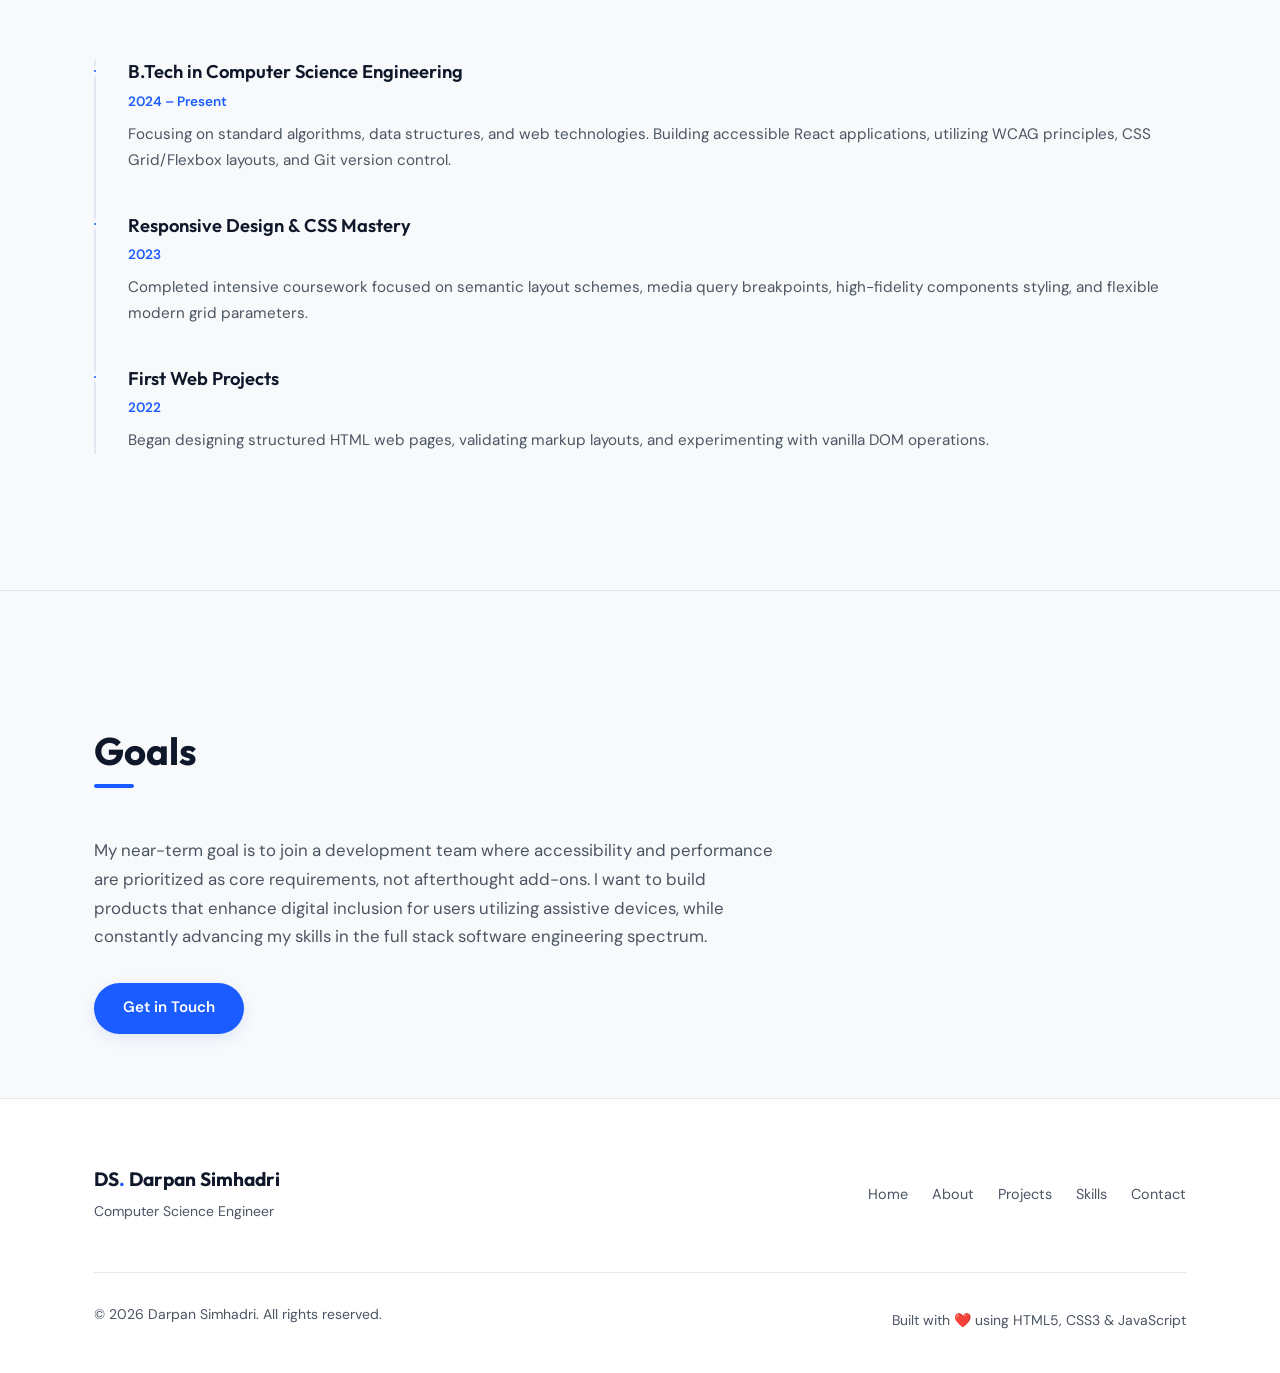
==== commit 0ad2ae71: "Correct email address in about.html" ====
--- a/about.html
+++ b/about.html
@@ -100,7 +100,7 @@
                 </div>
                 <div class="bio-detail-text">
                   <p class="bio-detail-label">Email</p>
-                  <p class="bio-detail-val"><a href="mailto:darpansimhadri.edu@gmail.com">darpansimhadri.edu@gmail.com</a></p>
+                  <p class="bio-detail-val"><a href="mailto:darpansimhadri@gmail.com">darpansimhadri@gmail.com</a></p>
                 </div>
               </div>
 
